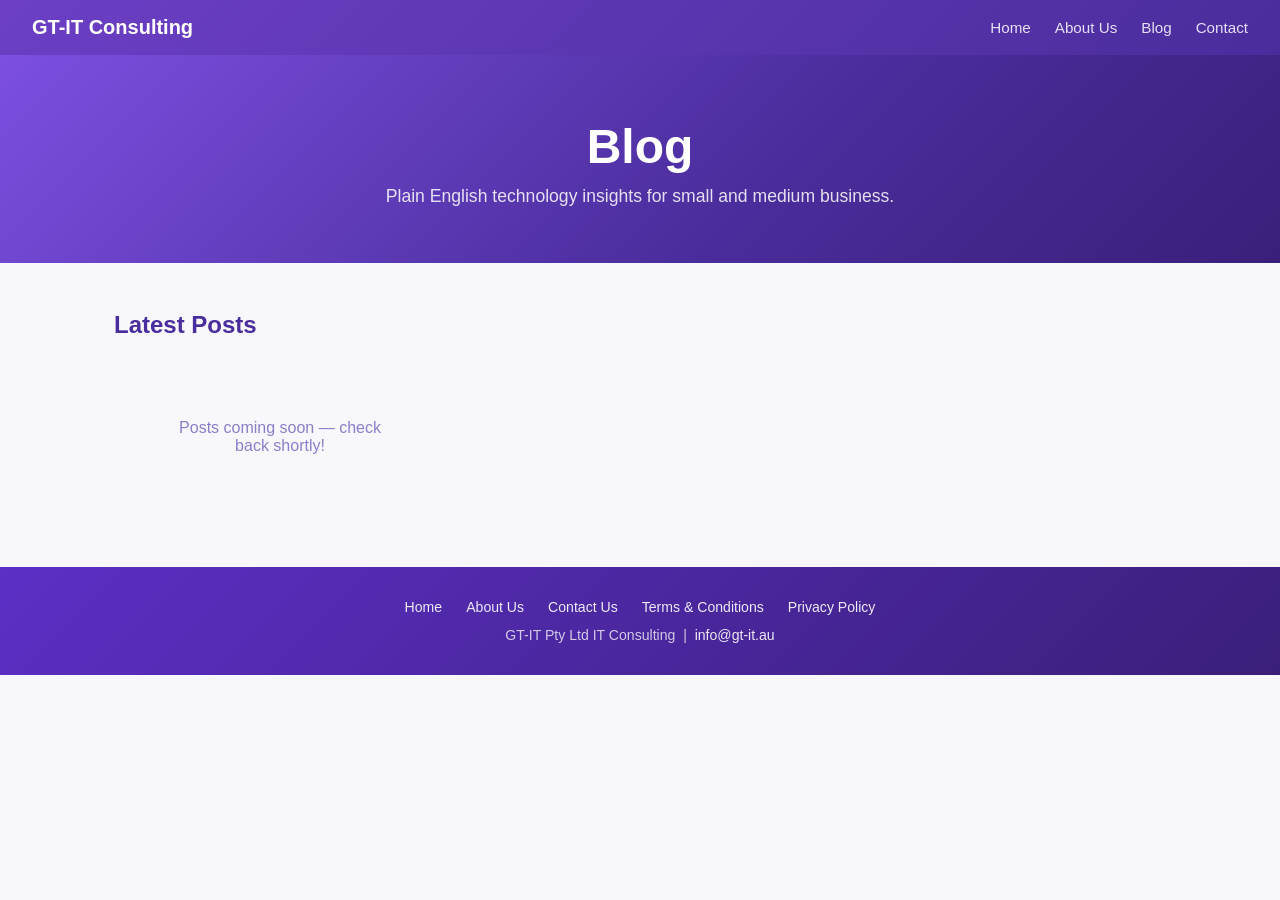
==== apps/index.html @ 755da8e2 "update for apps" ====
<!DOCTYPE html>
<html lang="en">
<head>
  <meta charset="UTF-8" />
  <meta name="viewport" content="width=device-width, initial-scale=1.0" />
  <title>Blog — GT-IT Consulting</title>
  <meta name="description" content="Technology insights and tips from GT-IT Consulting. Plain English IT for small and medium business." />
  <style>
    *, *::before, *::after { box-sizing: border-box; margin: 0; padding: 0; }

    body {
      font-family: -apple-system, BlinkMacSystemFont, "Segoe UI", Roboto, Helvetica, Arial, sans-serif;
      color: #1a1a2e;
      background: #f8f8fc;
    }

    /* ── Nav ── */
    nav {
      background: linear-gradient(135deg, #6c3fc5 0%, #4a2d9c 100%);
      padding: 1rem 2rem;
      display: flex;
      align-items: center;
      justify-content: space-between;
    }
    nav .brand {
      color: #fff;
      font-size: 1.25rem;
      font-weight: 700;
      text-decoration: none;
    }
    nav ul {
      list-style: none;
      display: flex;
      gap: 1.5rem;
    }
    nav ul a {
      color: rgba(255,255,255,0.85);
      text-decoration: none;
      font-size: 0.95rem;
      transition: color 0.2s;
    }
    nav ul a:hover { color: #fff; }

    /* ── Hero ── */
    .hero {
      background: linear-gradient(135deg, #7c4fe0 0%, #4a2d9c 60%, #3a1f7a 100%);
      color: #fff;
      text-align: center;
      padding: 4rem 1.5rem 3.5rem;
    }
    .hero h1 { font-size: clamp(2rem, 5vw, 3rem); margin-bottom: 0.75rem; }
    .hero p { font-size: 1.1rem; opacity: 0.85; max-width: 540px; margin: 0 auto; }

    /* ── Posts grid ── */
    .posts-section {
      max-width: 1100px;
      margin: 0 auto;
      padding: 3rem 1.5rem 4rem;
    }
    .posts-section h2 {
      font-size: 1.5rem;
      margin-bottom: 2rem;
      color: #4a2d9c;
    }
    .posts-grid {
      display: grid;
      grid-template-columns: repeat(auto-fill, minmax(300px, 1fr));
      gap: 1.75rem;
    }

    /* ── Post card ── */
    .post-card {
      background: #fff;
      border-radius: 12px;
      padding: 1.75rem;
      box-shadow: 0 2px 12px rgba(74,45,156,0.08);
      transition: transform 0.2s, box-shadow 0.2s;
      display: flex;
      flex-direction: column;
    }
    .post-card:hover {
      transform: translateY(-3px);
      box-shadow: 0 8px 24px rgba(74,45,156,0.14);
    }
    .post-meta {
      font-size: 0.8rem;
      color: #8b7ec8;
      margin-bottom: 0.6rem;
      text-transform: uppercase;
      letter-spacing: 0.05em;
    }
    .post-card h3 {
      font-size: 1.15rem;
      margin-bottom: 0.75rem;
      line-height: 1.4;
      color: #1a1a2e;
    }
    .post-card p {
      color: #555;
      font-size: 0.93rem;
      line-height: 1.6;
      flex: 1;
    }
    .read-more {
      display: inline-block;
      margin-top: 1.2rem;
      color: #6c3fc5;
      font-weight: 600;
      font-size: 0.9rem;
      text-decoration: none;
      transition: color 0.2s;
    }
    .read-more:hover { color: #4a2d9c; text-decoration: underline; }

    /* ── Empty state ── */
    .empty-state {
      text-align: center;
      padding: 3rem;
      color: #8b7ec8;
    }
    .empty-state p { font-size: 1rem; }

    /* ── Footer ── */
    footer {
      background: linear-gradient(135deg, #5c2fc5 0%, #3a1f7a 100%);
      color: rgba(255,255,255,0.75);
      text-align: center;
      padding: 2rem 1.5rem;
      font-size: 0.88rem;
    }
    footer a { color: rgba(255,255,255,0.9); text-decoration: none; }
    footer a:hover { text-decoration: underline; }
    footer .footer-links { margin-bottom: 0.75rem; display: flex; justify-content: center; gap: 1.5rem; flex-wrap: wrap; }

    @media (max-width: 600px) {
      nav ul { gap: 1rem; }
    }
  </style>
</head>
<body>

  <nav>
    <a href="../index.html" class="brand">GT-IT Consulting</a>
    <ul>
      <li><a href="../index.html">Home</a></li>
      <li><a href="../about-us/index.html">About Us</a></li>
      <li><a href="#">Blog</a></li>
      <li><a href="../contact-us/index.html">Contact</a></li>
    </ul>
  </nav>

  <div class="hero">
    <h1>Blog</h1>
    <p>Plain English technology insights for small and medium business.</p>
  </div>

  <section class="posts-section">
    <h2>Latest Posts</h2>

    <div class="posts-grid">

      <!--
        ════════════════════════════════════════════════
        HOW TO ADD A NEW POST:
        1. Copy one of the <article class="post-card"> blocks below
        2. Update the date, title, excerpt, and the href in the "Read more" link
        3. The href should point to your new post file, e.g. href="my-post-title.html"
        4. Save this file and upload it to GitHub
        ════════════════════════════════════════════════

        EXAMPLE CARD — remove this comment block and uncomment the card below
        when you're ready to add your first post:

      <article class="post-card">
        <div class="post-meta">March 4, 2026</div>
        <h3>Your Post Title Goes Here</h3>
        <p>A short 2–3 sentence summary of what the post is about. Keep it punchy so readers want to click through.</p>
        <a class="read-more" href="your-post-filename.html">Read more →</a>
      </article>

      -->

      <div class="empty-state">
        <p>Posts coming soon — check back shortly!</p>
      </div>

    </div>
  </section>

  <footer>
    <div class="footer-links">
      <a href="../index.html">Home</a>
      <a href="../about-us/index.html">About Us</a>
      <a href="../contact-us/index.html">Contact Us</a>
      <a href="../terms-conditions/index.html">Terms &amp; Conditions</a>
      <a href="../privacy-policy/index.html">Privacy Policy</a>
    </div>
    <p>GT-IT Pty Ltd IT Consulting &nbsp;|&nbsp; <a href="mailto:info@gt-it.au">info@gt-it.au</a></p>
  </footer>

</body>
</html>
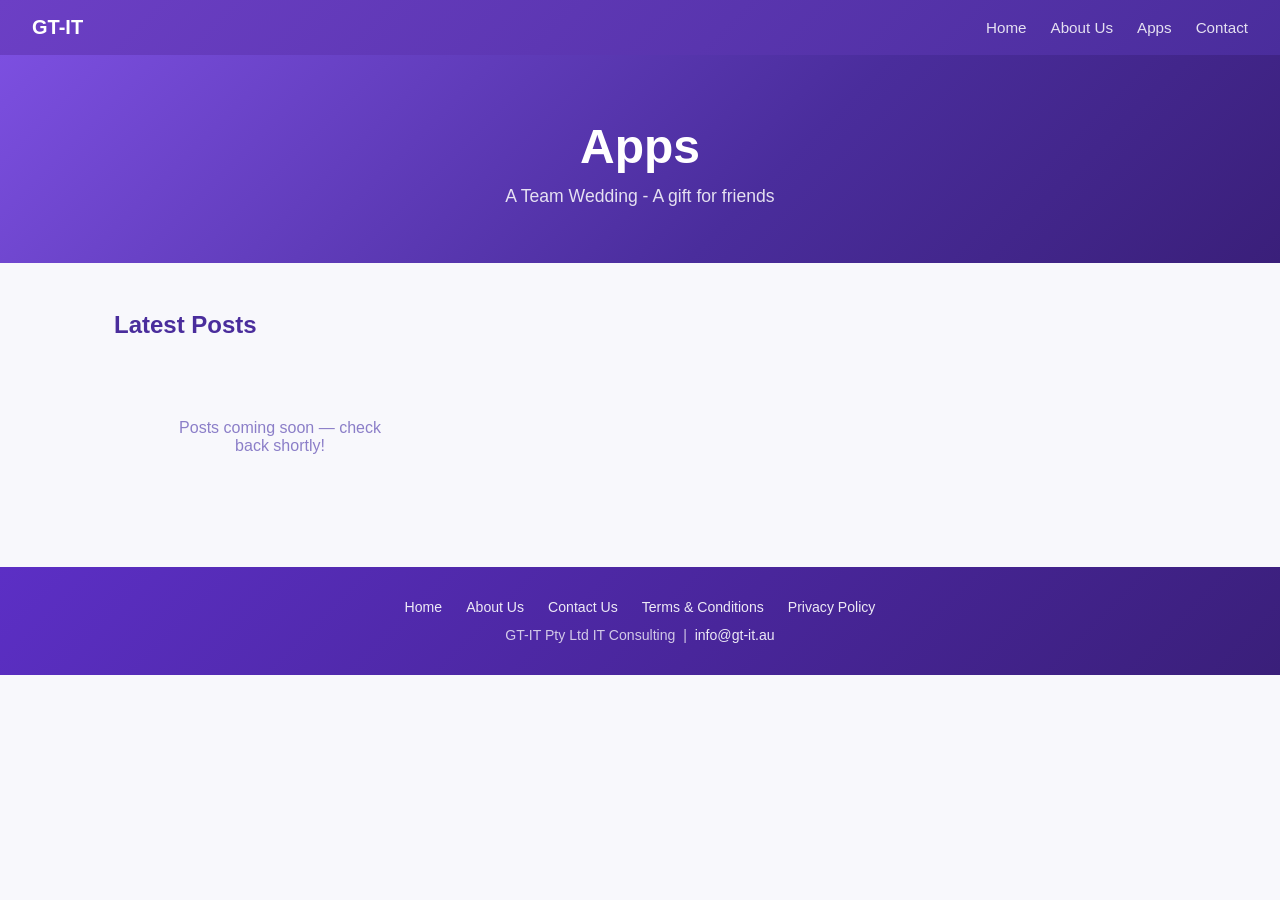
==== commit 2cbe489b: "Modify index.html for Apps section Updated the meta description and changed the heading from 'Blog' " ====
--- a/apps/index.html
+++ b/apps/index.html
@@ -3,8 +3,8 @@
 <head>
   <meta charset="UTF-8" />
   <meta name="viewport" content="width=device-width, initial-scale=1.0" />
-  <title>Blog — GT-IT Consulting</title>
-  <meta name="description" content="Technology insights and tips from GT-IT Consulting. Plain English IT for small and medium business." />
+  <title>Apps — GT-IT</title>
+  <meta name="description" content="GT-IT" />
   <style>
     *, *::before, *::after { box-sizing: border-box; margin: 0; padding: 0; }
 
@@ -140,18 +140,18 @@
 <body>
 
   <nav>
-    <a href="../index.html" class="brand">GT-IT Consulting</a>
+    <a href="../index.html" class="brand">GT-IT</a>
     <ul>
       <li><a href="../index.html">Home</a></li>
       <li><a href="../about-us/index.html">About Us</a></li>
-      <li><a href="#">Blog</a></li>
+      <li><a href="#">Apps</a></li>
       <li><a href="../contact-us/index.html">Contact</a></li>
     </ul>
   </nav>
 
   <div class="hero">
-    <h1>Blog</h1>
-    <p>Plain English technology insights for small and medium business.</p>
+    <h1>Apps</h1>
+    <p>A Team Wedding - A gift for friends</p>
   </div>
 
   <section class="posts-section">
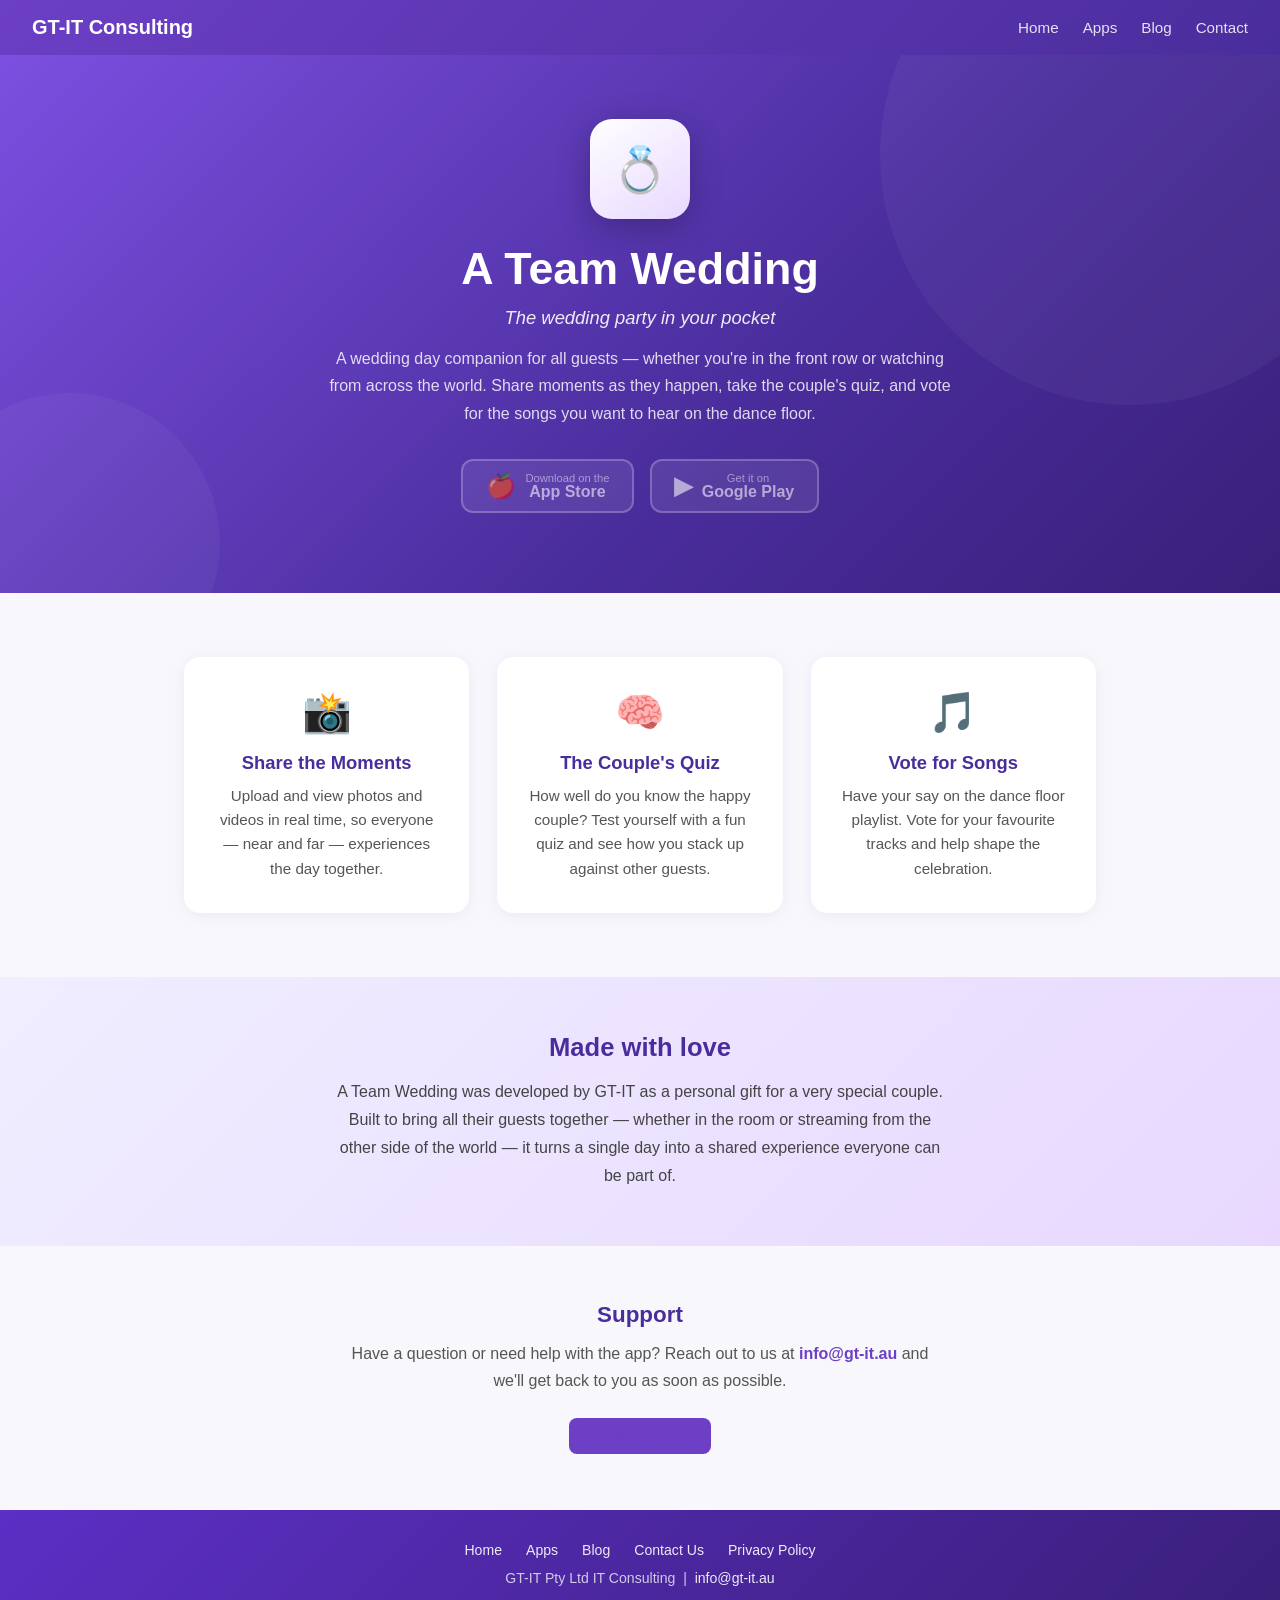
==== commit d32aadea: "app update info" ====
--- a/apps/index.html
+++ b/apps/index.html
@@ -3,8 +3,14 @@
 <head>
   <meta charset="UTF-8" />
   <meta name="viewport" content="width=device-width, initial-scale=1.0" />
-  <title>Apps — GT-IT</title>
-  <meta name="description" content="GT-IT" />
+  <title>A Team Wedding — Wedding Day App</title>
+  <meta name="description" content="A Team Wedding is a wedding day companion app for all guests — near and far. Share moments, take the couples quiz, and vote for your favourite songs." />
+
+  <!-- App store meta tags -->
+  <meta property="og:title" content="A Team Wedding" />
+  <meta property="og:description" content="A wedding day companion app for all guests — near and far. Share moments, take the couples quiz, and vote for your favourite songs." />
+  <meta property="og:type" content="website" />
+
   <style>
     *, *::before, *::after { box-sizing: border-box; margin: 0; padding: 0; }
 
@@ -22,103 +28,157 @@
       align-items: center;
       justify-content: space-between;
     }
-    nav .brand {
-      color: #fff;
-      font-size: 1.25rem;
-      font-weight: 700;
-      text-decoration: none;
-    }
-    nav ul {
-      list-style: none;
-      display: flex;
-      gap: 1.5rem;
-    }
-    nav ul a {
-      color: rgba(255,255,255,0.85);
-      text-decoration: none;
-      font-size: 0.95rem;
-      transition: color 0.2s;
-    }
+    nav .brand { color: #fff; font-size: 1.25rem; font-weight: 700; text-decoration: none; }
+    nav ul { list-style: none; display: flex; gap: 1.5rem; }
+    nav ul a { color: rgba(255,255,255,0.85); text-decoration: none; font-size: 0.95rem; transition: color 0.2s; }
     nav ul a:hover { color: #fff; }
 
     /* ── Hero ── */
     .hero {
       background: linear-gradient(135deg, #7c4fe0 0%, #4a2d9c 60%, #3a1f7a 100%);
       color: #fff;
-      text-align: center;
-      padding: 4rem 1.5rem 3.5rem;
-    }
-    .hero h1 { font-size: clamp(2rem, 5vw, 3rem); margin-bottom: 0.75rem; }
-    .hero p { font-size: 1.1rem; opacity: 0.85; max-width: 540px; margin: 0 auto; }
-
-    /* ── Posts grid ── */
-    .posts-section {
-      max-width: 1100px;
+      padding: 4rem 1.5rem 5rem;
+      text-align: center;
+      position: relative;
+      overflow: hidden;
+    }
+    .hero::before {
+      content: '';
+      position: absolute;
+      width: 500px; height: 500px;
+      background: rgba(255,255,255,0.04);
+      border-radius: 50%;
+      top: -150px; right: -100px;
+    }
+    .hero::after {
+      content: '';
+      position: absolute;
+      width: 300px; height: 300px;
+      background: rgba(255,255,255,0.04);
+      border-radius: 50%;
+      bottom: -100px; left: -80px;
+    }
+    .hero-inner { position: relative; z-index: 1; max-width: 640px; margin: 0 auto; }
+
+    .app-icon {
+      width: 100px; height: 100px;
+      background: linear-gradient(145deg, #fff 0%, #e8d8ff 100%);
+      border-radius: 22px;
+      margin: 0 auto 1.5rem;
+      display: flex;
+      align-items: center;
+      justify-content: center;
+      font-size: 2.8rem;
+      box-shadow: 0 8px 32px rgba(0,0,0,0.25);
+    }
+
+    .hero h1 { font-size: clamp(2rem, 5vw, 2.8rem); margin-bottom: 0.5rem; }
+    .hero .tagline {
+      font-size: 1.15rem;
+      opacity: 0.9;
+      margin-bottom: 0.75rem;
+      font-style: italic;
+    }
+    .hero p {
+      font-size: 1rem;
+      opacity: 0.82;
+      line-height: 1.7;
+      margin-bottom: 2rem;
+    }
+
+    /* ── Store badges ── */
+    .store-badges {
+      display: flex;
+      gap: 1rem;
+      justify-content: center;
+      flex-wrap: wrap;
+    }
+    .badge {
+      display: inline-flex;
+      align-items: center;
+      gap: 0.6rem;
+      background: rgba(255,255,255,0.15);
+      border: 2px solid rgba(255,255,255,0.4);
+      color: #fff;
+      text-decoration: none;
+      padding: 0.7rem 1.4rem;
+      border-radius: 12px;
+      font-size: 0.9rem;
+      font-weight: 600;
+      transition: background 0.2s, border-color 0.2s;
+      backdrop-filter: blur(4px);
+    }
+    .badge:hover {
+      background: rgba(255,255,255,0.25);
+      border-color: rgba(255,255,255,0.7);
+    }
+    .badge .badge-icon { font-size: 1.5rem; }
+    .badge-sub { display: block; font-size: 0.7rem; font-weight: 400; opacity: 0.85; }
+    .badge-label { display: block; font-size: 1rem; font-weight: 700; line-height: 1; }
+    .badge.coming-soon { opacity: 0.6; cursor: default; pointer-events: none; }
+
+    /* ── Features ── */
+    .features {
+      max-width: 960px;
       margin: 0 auto;
-      padding: 3rem 1.5rem 4rem;
-    }
-    .posts-section h2 {
-      font-size: 1.5rem;
-      margin-bottom: 2rem;
-      color: #4a2d9c;
-    }
-    .posts-grid {
+      padding: 4rem 1.5rem;
       display: grid;
-      grid-template-columns: repeat(auto-fill, minmax(300px, 1fr));
+      grid-template-columns: repeat(auto-fit, minmax(260px, 1fr));
       gap: 1.75rem;
     }
-
-    /* ── Post card ── */
-    .post-card {
+    .feature-card {
       background: #fff;
-      border-radius: 12px;
-      padding: 1.75rem;
-      box-shadow: 0 2px 12px rgba(74,45,156,0.08);
+      border-radius: 16px;
+      padding: 2rem 1.75rem;
+      box-shadow: 0 2px 16px rgba(74,45,156,0.08);
+      text-align: center;
       transition: transform 0.2s, box-shadow 0.2s;
-      display: flex;
-      flex-direction: column;
-    }
-    .post-card:hover {
+    }
+    .feature-card:hover {
       transform: translateY(-3px);
-      box-shadow: 0 8px 24px rgba(74,45,156,0.14);
-    }
-    .post-meta {
-      font-size: 0.8rem;
-      color: #8b7ec8;
-      margin-bottom: 0.6rem;
-      text-transform: uppercase;
-      letter-spacing: 0.05em;
-    }
-    .post-card h3 {
-      font-size: 1.15rem;
-      margin-bottom: 0.75rem;
-      line-height: 1.4;
-      color: #1a1a2e;
-    }
-    .post-card p {
-      color: #555;
-      font-size: 0.93rem;
-      line-height: 1.6;
-      flex: 1;
-    }
-    .read-more {
+      box-shadow: 0 8px 28px rgba(74,45,156,0.14);
+    }
+    .feature-icon {
+      font-size: 2.5rem;
+      margin-bottom: 1rem;
+    }
+    .feature-card h3 { font-size: 1.15rem; color: #4a2d9c; margin-bottom: 0.6rem; }
+    .feature-card p { color: #555; font-size: 0.95rem; line-height: 1.6; }
+
+    /* ── About section ── */
+    .about {
+      background: linear-gradient(135deg, #f0eeff 0%, #e8d8ff 100%);
+      padding: 3.5rem 1.5rem;
+      text-align: center;
+    }
+    .about-inner { max-width: 620px; margin: 0 auto; }
+    .about h2 { font-size: 1.6rem; color: #4a2d9c; margin-bottom: 1rem; }
+    .about p { color: #444; line-height: 1.75; font-size: 1rem; }
+
+    /* ── Support ── */
+    .support {
+      max-width: 640px;
+      margin: 0 auto;
+      padding: 3.5rem 1.5rem;
+      text-align: center;
+    }
+    .support h2 { font-size: 1.4rem; color: #4a2d9c; margin-bottom: 0.75rem; }
+    .support p { color: #555; line-height: 1.7; }
+    .support a { color: #6c3fc5; text-decoration: none; font-weight: 600; }
+    .support a:hover { text-decoration: underline; }
+    .privacy-link {
       display: inline-block;
-      margin-top: 1.2rem;
-      color: #6c3fc5;
+      margin-top: 1.5rem;
+      background: #6c3fc5;
+      color: #fff;
+      padding: 0.6rem 1.4rem;
+      border-radius: 8px;
+      text-decoration: none;
+      font-size: 0.9rem;
       font-weight: 600;
-      font-size: 0.9rem;
-      text-decoration: none;
-      transition: color 0.2s;
-    }
-    .read-more:hover { color: #4a2d9c; text-decoration: underline; }
-
-    /* ── Empty state ── */
-    .empty-state {
-      text-align: center;
-      padding: 3rem;
-      color: #8b7ec8;
-    }
-    .empty-state p { font-size: 1rem; }
+      transition: background 0.2s;
+    }
+    .privacy-link:hover { background: #4a2d9c; }
 
     /* ── Footer ── */
     footer {
@@ -134,66 +194,100 @@
 
     @media (max-width: 600px) {
       nav ul { gap: 1rem; }
+      .store-badges { flex-direction: column; align-items: center; }
     }
   </style>
 </head>
 <body>
 
   <nav>
-    <a href="../index.html" class="brand">GT-IT</a>
+    <a href="../index.html" class="brand">GT-IT Consulting</a>
     <ul>
       <li><a href="../index.html">Home</a></li>
-      <li><a href="../about-us/index.html">About Us</a></li>
       <li><a href="#">Apps</a></li>
+      <li><a href="../blog/index.html">Blog</a></li>
       <li><a href="../contact-us/index.html">Contact</a></li>
     </ul>
   </nav>
 
   <div class="hero">
-    <h1>Apps</h1>
-    <p>A Team Wedding - A gift for friends</p>
+    <div class="hero-inner">
+      <div class="app-icon">💍</div>
+      <h1>A Team Wedding</h1>
+      <p class="tagline">The wedding party in your pocket</p>
+      <p>
+        A wedding day companion for all guests — whether you're in the front row
+        or watching from across the world. Share moments as they happen, take the
+        couple's quiz, and vote for the songs you want to hear on the dance floor.
+      </p>
+      <div class="store-badges">
+        <a href="#coming-soon" class="badge coming-soon" aria-label="Download on the App Store">
+          <span class="badge-icon">🍎</span>
+          <span>
+            <span class="badge-sub">Download on the</span>
+            <span class="badge-label">App Store</span>
+          </span>
+        </a>
+        <a href="#coming-soon" class="badge coming-soon" aria-label="Get it on Google Play">
+          <span class="badge-icon">▶</span>
+          <span>
+            <span class="badge-sub">Get it on</span>
+            <span class="badge-label">Google Play</span>
+          </span>
+        </a>
+      </div>
+    </div>
   </div>
 
-  <section class="posts-section">
-    <h2>Latest Posts</h2>
-
-    <div class="posts-grid">
-
-      <!--
-        ════════════════════════════════════════════════
-        HOW TO ADD A NEW POST:
-        1. Copy one of the <article class="post-card"> blocks below
-        2. Update the date, title, excerpt, and the href in the "Read more" link
-        3. The href should point to your new post file, e.g. href="my-post-title.html"
-        4. Save this file and upload it to GitHub
-        ════════════════════════════════════════════════
-
-        EXAMPLE CARD — remove this comment block and uncomment the card below
-        when you're ready to add your first post:
-
-      <article class="post-card">
-        <div class="post-meta">March 4, 2026</div>
-        <h3>Your Post Title Goes Here</h3>
-        <p>A short 2–3 sentence summary of what the post is about. Keep it punchy so readers want to click through.</p>
-        <a class="read-more" href="your-post-filename.html">Read more →</a>
-      </article>
-
-      -->
-
-      <div class="empty-state">
-        <p>Posts coming soon — check back shortly!</p>
-      </div>
-
-    </div>
+  <!-- Features -->
+  <section class="features">
+    <div class="feature-card">
+      <div class="feature-icon">📸</div>
+      <h3>Share the Moments</h3>
+      <p>Upload and view photos and videos in real time, so everyone — near and far — experiences the day together.</p>
+    </div>
+    <div class="feature-card">
+      <div class="feature-icon">🧠</div>
+      <h3>The Couple's Quiz</h3>
+      <p>How well do you know the happy couple? Test yourself with a fun quiz and see how you stack up against other guests.</p>
+    </div>
+    <div class="feature-card">
+      <div class="feature-icon">🎵</div>
+      <h3>Vote for Songs</h3>
+      <p>Have your say on the dance floor playlist. Vote for your favourite tracks and help shape the celebration.</p>
+    </div>
+  </section>
+
+  <!-- About -->
+  <section class="about">
+    <div class="about-inner">
+      <h2>Made with love</h2>
+      <p>
+        A Team Wedding was developed by GT-IT as a personal gift for a very special couple.
+        Built to bring all their guests together — whether in the room or streaming from
+        the other side of the world — it turns a single day into a shared experience everyone
+        can be part of.
+      </p>
+    </div>
+  </section>
+
+  <!-- Support -->
+  <section class="support" id="support">
+    <h2>Support</h2>
+    <p>
+      Have a question or need help with the app? Reach out to us at
+      <a href="mailto:info@gt-it.au">info@gt-it.au</a> and we'll get back to you as soon as possible.
+    </p>
+    <a class="privacy-link" href="privacy.html">Privacy Policy</a>
   </section>
 
   <footer>
     <div class="footer-links">
       <a href="../index.html">Home</a>
-      <a href="../about-us/index.html">About Us</a>
+      <a href="#">Apps</a>
+      <a href="../blog/index.html">Blog</a>
       <a href="../contact-us/index.html">Contact Us</a>
-      <a href="../terms-conditions/index.html">Terms &amp; Conditions</a>
-      <a href="../privacy-policy/index.html">Privacy Policy</a>
+      <a href="privacy.html">Privacy Policy</a>
     </div>
     <p>GT-IT Pty Ltd IT Consulting &nbsp;|&nbsp; <a href="mailto:info@gt-it.au">info@gt-it.au</a></p>
   </footer>
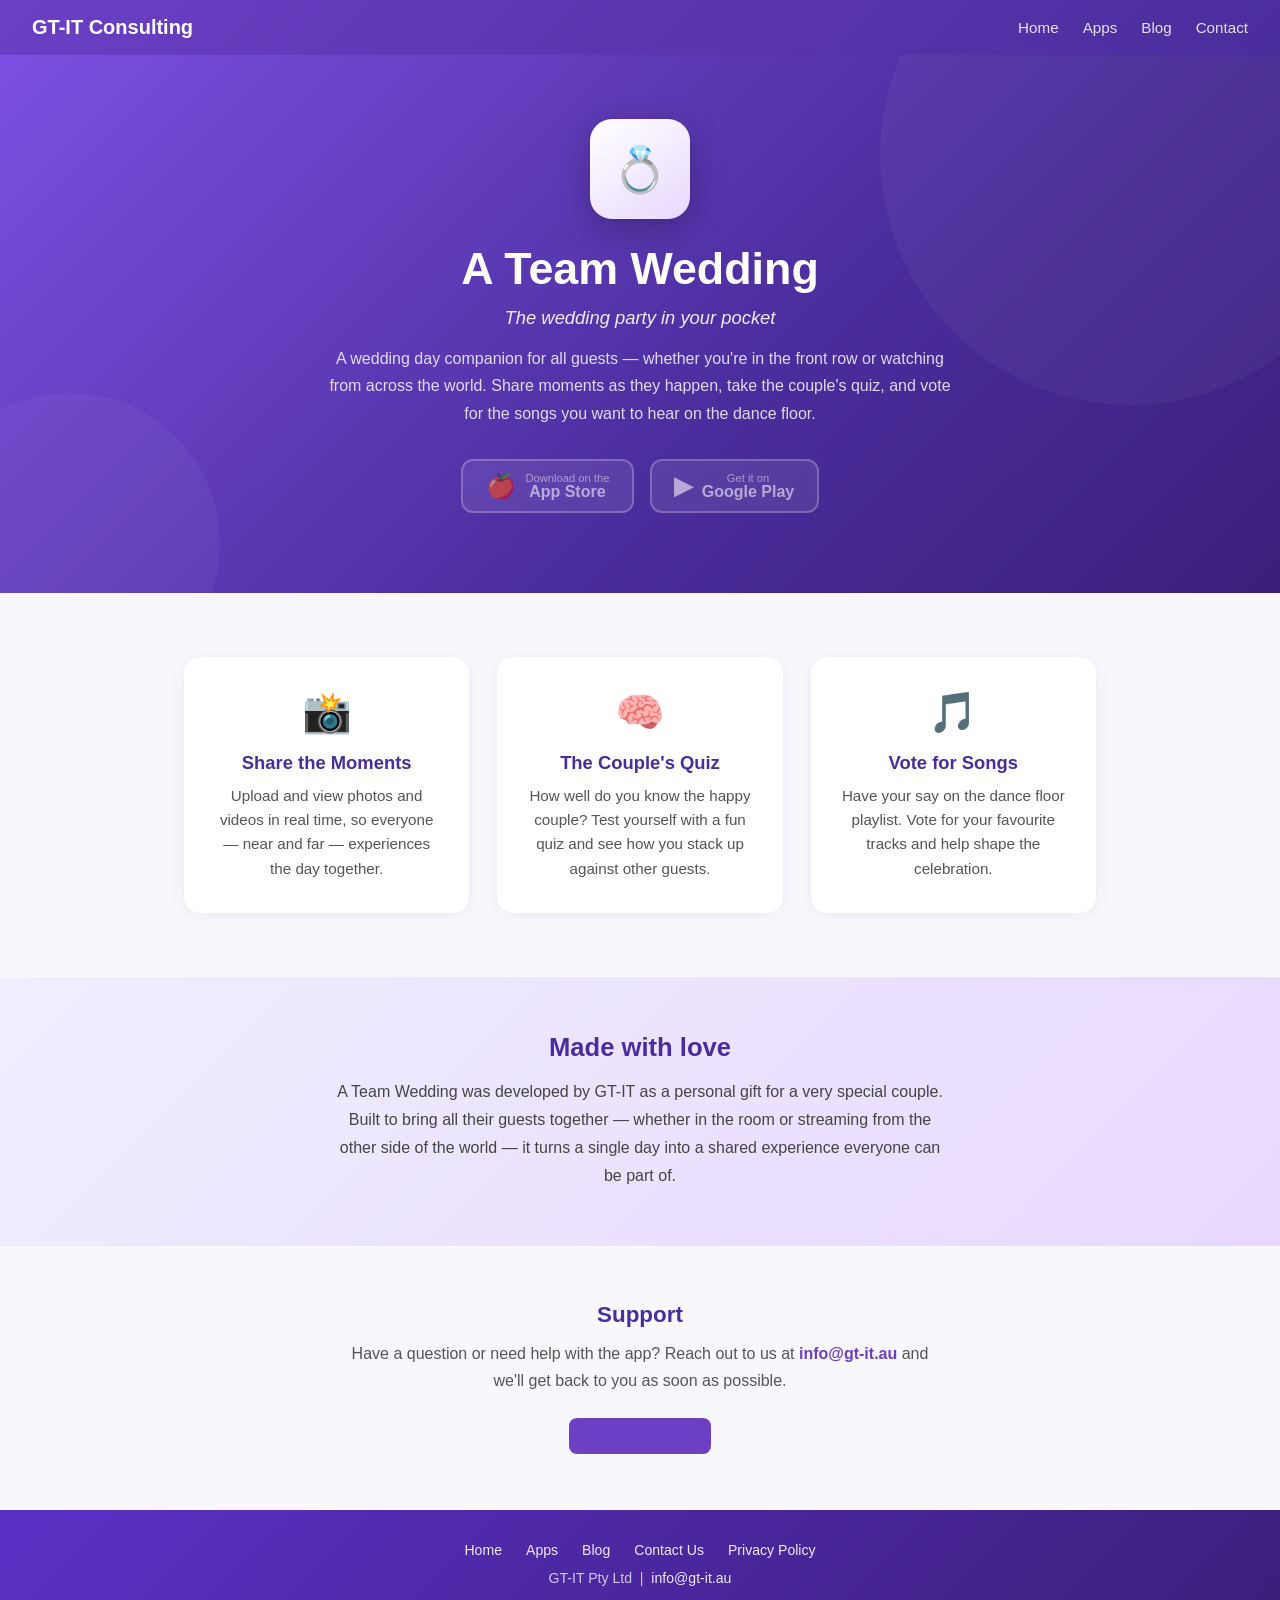
==== commit c554ce17: "Update index.html" ====
--- a/apps/index.html
+++ b/apps/index.html
@@ -1,296 +1,297 @@
-<!DOCTYPE html>
-<html lang="en">
-<head>
-  <meta charset="UTF-8" />
-  <meta name="viewport" content="width=device-width, initial-scale=1.0" />
-  <title>A Team Wedding — Wedding Day App</title>
-  <meta name="description" content="A Team Wedding is a wedding day companion app for all guests — near and far. Share moments, take the couples quiz, and vote for your favourite songs." />
-
-  <!-- App store meta tags -->
-  <meta property="og:title" content="A Team Wedding" />
-  <meta property="og:description" content="A wedding day companion app for all guests — near and far. Share moments, take the couples quiz, and vote for your favourite songs." />
-  <meta property="og:type" content="website" />
-
-  <style>
-    *, *::before, *::after { box-sizing: border-box; margin: 0; padding: 0; }
-
-    body {
-      font-family: -apple-system, BlinkMacSystemFont, "Segoe UI", Roboto, Helvetica, Arial, sans-serif;
-      color: #1a1a2e;
-      background: #f8f8fc;
-    }
-
-    /* ── Nav ── */
-    nav {
-      background: linear-gradient(135deg, #6c3fc5 0%, #4a2d9c 100%);
-      padding: 1rem 2rem;
-      display: flex;
-      align-items: center;
-      justify-content: space-between;
-    }
-    nav .brand { color: #fff; font-size: 1.25rem; font-weight: 700; text-decoration: none; }
-    nav ul { list-style: none; display: flex; gap: 1.5rem; }
-    nav ul a { color: rgba(255,255,255,0.85); text-decoration: none; font-size: 0.95rem; transition: color 0.2s; }
-    nav ul a:hover { color: #fff; }
-
-    /* ── Hero ── */
-    .hero {
-      background: linear-gradient(135deg, #7c4fe0 0%, #4a2d9c 60%, #3a1f7a 100%);
-      color: #fff;
-      padding: 4rem 1.5rem 5rem;
-      text-align: center;
-      position: relative;
-      overflow: hidden;
-    }
-    .hero::before {
-      content: '';
-      position: absolute;
-      width: 500px; height: 500px;
-      background: rgba(255,255,255,0.04);
-      border-radius: 50%;
-      top: -150px; right: -100px;
-    }
-    .hero::after {
-      content: '';
-      position: absolute;
-      width: 300px; height: 300px;
-      background: rgba(255,255,255,0.04);
-      border-radius: 50%;
-      bottom: -100px; left: -80px;
-    }
-    .hero-inner { position: relative; z-index: 1; max-width: 640px; margin: 0 auto; }
-
-    .app-icon {
-      width: 100px; height: 100px;
-      background: linear-gradient(145deg, #fff 0%, #e8d8ff 100%);
-      border-radius: 22px;
-      margin: 0 auto 1.5rem;
-      display: flex;
-      align-items: center;
-      justify-content: center;
-      font-size: 2.8rem;
-      box-shadow: 0 8px 32px rgba(0,0,0,0.25);
-    }
-
-    .hero h1 { font-size: clamp(2rem, 5vw, 2.8rem); margin-bottom: 0.5rem; }
-    .hero .tagline {
-      font-size: 1.15rem;
-      opacity: 0.9;
-      margin-bottom: 0.75rem;
-      font-style: italic;
-    }
-    .hero p {
-      font-size: 1rem;
-      opacity: 0.82;
-      line-height: 1.7;
-      margin-bottom: 2rem;
-    }
-
-    /* ── Store badges ── */
-    .store-badges {
-      display: flex;
-      gap: 1rem;
-      justify-content: center;
-      flex-wrap: wrap;
-    }
-    .badge {
-      display: inline-flex;
-      align-items: center;
-      gap: 0.6rem;
-      background: rgba(255,255,255,0.15);
-      border: 2px solid rgba(255,255,255,0.4);
-      color: #fff;
-      text-decoration: none;
-      padding: 0.7rem 1.4rem;
-      border-radius: 12px;
-      font-size: 0.9rem;
-      font-weight: 600;
-      transition: background 0.2s, border-color 0.2s;
-      backdrop-filter: blur(4px);
-    }
-    .badge:hover {
-      background: rgba(255,255,255,0.25);
-      border-color: rgba(255,255,255,0.7);
-    }
-    .badge .badge-icon { font-size: 1.5rem; }
-    .badge-sub { display: block; font-size: 0.7rem; font-weight: 400; opacity: 0.85; }
-    .badge-label { display: block; font-size: 1rem; font-weight: 700; line-height: 1; }
-    .badge.coming-soon { opacity: 0.6; cursor: default; pointer-events: none; }
-
-    /* ── Features ── */
-    .features {
-      max-width: 960px;
-      margin: 0 auto;
-      padding: 4rem 1.5rem;
-      display: grid;
-      grid-template-columns: repeat(auto-fit, minmax(260px, 1fr));
-      gap: 1.75rem;
-    }
-    .feature-card {
-      background: #fff;
-      border-radius: 16px;
-      padding: 2rem 1.75rem;
-      box-shadow: 0 2px 16px rgba(74,45,156,0.08);
-      text-align: center;
-      transition: transform 0.2s, box-shadow 0.2s;
-    }
-    .feature-card:hover {
-      transform: translateY(-3px);
-      box-shadow: 0 8px 28px rgba(74,45,156,0.14);
-    }
-    .feature-icon {
-      font-size: 2.5rem;
-      margin-bottom: 1rem;
-    }
-    .feature-card h3 { font-size: 1.15rem; color: #4a2d9c; margin-bottom: 0.6rem; }
-    .feature-card p { color: #555; font-size: 0.95rem; line-height: 1.6; }
-
-    /* ── About section ── */
-    .about {
-      background: linear-gradient(135deg, #f0eeff 0%, #e8d8ff 100%);
-      padding: 3.5rem 1.5rem;
-      text-align: center;
-    }
-    .about-inner { max-width: 620px; margin: 0 auto; }
-    .about h2 { font-size: 1.6rem; color: #4a2d9c; margin-bottom: 1rem; }
-    .about p { color: #444; line-height: 1.75; font-size: 1rem; }
-
-    /* ── Support ── */
-    .support {
-      max-width: 640px;
-      margin: 0 auto;
-      padding: 3.5rem 1.5rem;
-      text-align: center;
-    }
-    .support h2 { font-size: 1.4rem; color: #4a2d9c; margin-bottom: 0.75rem; }
-    .support p { color: #555; line-height: 1.7; }
-    .support a { color: #6c3fc5; text-decoration: none; font-weight: 600; }
-    .support a:hover { text-decoration: underline; }
-    .privacy-link {
-      display: inline-block;
-      margin-top: 1.5rem;
-      background: #6c3fc5;
-      color: #fff;
-      padding: 0.6rem 1.4rem;
-      border-radius: 8px;
-      text-decoration: none;
-      font-size: 0.9rem;
-      font-weight: 600;
-      transition: background 0.2s;
-    }
-    .privacy-link:hover { background: #4a2d9c; }
-
-    /* ── Footer ── */
-    footer {
-      background: linear-gradient(135deg, #5c2fc5 0%, #3a1f7a 100%);
-      color: rgba(255,255,255,0.75);
-      text-align: center;
-      padding: 2rem 1.5rem;
-      font-size: 0.88rem;
-    }
-    footer a { color: rgba(255,255,255,0.9); text-decoration: none; }
-    footer a:hover { text-decoration: underline; }
-    footer .footer-links { margin-bottom: 0.75rem; display: flex; justify-content: center; gap: 1.5rem; flex-wrap: wrap; }
-
-    @media (max-width: 600px) {
-      nav ul { gap: 1rem; }
-      .store-badges { flex-direction: column; align-items: center; }
-    }
-  </style>
-</head>
-<body>
-
-  <nav>
-    <a href="../index.html" class="brand">GT-IT Consulting</a>
-    <ul>
-      <li><a href="../index.html">Home</a></li>
-      <li><a href="#">Apps</a></li>
-      <li><a href="../blog/index.html">Blog</a></li>
-      <li><a href="../contact-us/index.html">Contact</a></li>
-    </ul>
-  </nav>
-
-  <div class="hero">
-    <div class="hero-inner">
-      <div class="app-icon">💍</div>
-      <h1>A Team Wedding</h1>
-      <p class="tagline">The wedding party in your pocket</p>
-      <p>
-        A wedding day companion for all guests — whether you're in the front row
-        or watching from across the world. Share moments as they happen, take the
-        couple's quiz, and vote for the songs you want to hear on the dance floor.
-      </p>
-      <div class="store-badges">
-        <a href="#coming-soon" class="badge coming-soon" aria-label="Download on the App Store">
-          <span class="badge-icon">🍎</span>
-          <span>
-            <span class="badge-sub">Download on the</span>
-            <span class="badge-label">App Store</span>
-          </span>
-        </a>
-        <a href="#coming-soon" class="badge coming-soon" aria-label="Get it on Google Play">
-          <span class="badge-icon">▶</span>
-          <span>
-            <span class="badge-sub">Get it on</span>
-            <span class="badge-label">Google Play</span>
-          </span>
-        </a>
-      </div>
-    </div>
-  </div>
-
-  <!-- Features -->
-  <section class="features">
-    <div class="feature-card">
-      <div class="feature-icon">📸</div>
-      <h3>Share the Moments</h3>
-      <p>Upload and view photos and videos in real time, so everyone — near and far — experiences the day together.</p>
-    </div>
-    <div class="feature-card">
-      <div class="feature-icon">🧠</div>
-      <h3>The Couple's Quiz</h3>
-      <p>How well do you know the happy couple? Test yourself with a fun quiz and see how you stack up against other guests.</p>
-    </div>
-    <div class="feature-card">
-      <div class="feature-icon">🎵</div>
-      <h3>Vote for Songs</h3>
-      <p>Have your say on the dance floor playlist. Vote for your favourite tracks and help shape the celebration.</p>
-    </div>
-  </section>
-
-  <!-- About -->
-  <section class="about">
-    <div class="about-inner">
-      <h2>Made with love</h2>
-      <p>
-        A Team Wedding was developed by GT-IT as a personal gift for a very special couple.
-        Built to bring all their guests together — whether in the room or streaming from
-        the other side of the world — it turns a single day into a shared experience everyone
-        can be part of.
-      </p>
-    </div>
-  </section>
-
-  <!-- Support -->
-  <section class="support" id="support">
-    <h2>Support</h2>
-    <p>
-      Have a question or need help with the app? Reach out to us at
-      <a href="mailto:info@gt-it.au">info@gt-it.au</a> and we'll get back to you as soon as possible.
-    </p>
-    <a class="privacy-link" href="privacy.html">Privacy Policy</a>
-  </section>
-
-  <footer>
-    <div class="footer-links">
-      <a href="../index.html">Home</a>
-      <a href="#">Apps</a>
-      <a href="../blog/index.html">Blog</a>
-      <a href="../contact-us/index.html">Contact Us</a>
-      <a href="privacy.html">Privacy Policy</a>
-    </div>
-    <p>GT-IT Pty Ltd IT Consulting &nbsp;|&nbsp; <a href="mailto:info@gt-it.au">info@gt-it.au</a></p>
-  </footer>
-
-</body>
-</html>
+<!DOCTYPE html>
+<html lang="en">
+<head>
+  <meta charset="UTF-8" />
+  <meta name="viewport" content="width=device-width, initial-scale=1.0" />
+  <title>A Team Wedding — Wedding Day App</title>
+  <meta name="description" content="A Team Wedding is a wedding day companion app for all guests — near and far. Share moments, take the couples quiz, and vote for your favourite songs." />
+
+  <!-- App store meta tags -->
+  <meta property="og:title" content="A Team Wedding" />
+  <meta property="og:description" content="A wedding day companion app for all guests — near and far. Share moments, take the couples quiz, and vote for your favourite songs." />
+  <meta property="og:type" content="website" />
+
+  <style>
+    *, *::before, *::after { box-sizing: border-box; margin: 0; padding: 0; }
+
+    body {
+      font-family: -apple-system, BlinkMacSystemFont, "Segoe UI", Roboto, Helvetica, Arial, sans-serif;
+      color: #1a1a2e;
+      background: #f8f8fc;
+    }
+
+    /* ── Nav ── */
+    nav {
+      background: linear-gradient(135deg, #6c3fc5 0%, #4a2d9c 100%);
+      padding: 1rem 2rem;
+      display: flex;
+      align-items: center;
+      justify-content: space-between;
+    }
+    nav .brand { color: #fff; font-size: 1.25rem; font-weight: 700; text-decoration: none; }
+    nav ul { list-style: none; display: flex; gap: 1.5rem; }
+    nav ul a { color: rgba(255,255,255,0.85); text-decoration: none; font-size: 0.95rem; transition: color 0.2s; }
+    nav ul a:hover { color: #fff; }
+
+    /* ── Hero ── */
+    .hero {
+      background: linear-gradient(135deg, #7c4fe0 0%, #4a2d9c 60%, #3a1f7a 100%);
+      color: #fff;
+      padding: 4rem 1.5rem 5rem;
+      text-align: center;
+      position: relative;
+      overflow: hidden;
+    }
+    .hero::before {
+      content: '';
+      position: absolute;
+      width: 500px; height: 500px;
+      background: rgba(255,255,255,0.04);
+      border-radius: 50%;
+      top: -150px; right: -100px;
+    }
+    .hero::after {
+      content: '';
+      position: absolute;
+      width: 300px; height: 300px;
+      background: rgba(255,255,255,0.04);
+      border-radius: 50%;
+      bottom: -100px; left: -80px;
+    }
+    .hero-inner { position: relative; z-index: 1; max-width: 640px; margin: 0 auto; }
+
+    .app-icon {
+      width: 100px; height: 100px;
+      background: linear-gradient(145deg, #fff 0%, #e8d8ff 100%);
+      border-radius: 22px;
+      margin: 0 auto 1.5rem;
+      display: flex;
+      align-items: center;
+      justify-content: center;
+      font-size: 2.8rem;
+      box-shadow: 0 8px 32px rgba(0,0,0,0.25);
+    }
+
+    .hero h1 { font-size: clamp(2rem, 5vw, 2.8rem); margin-bottom: 0.5rem; }
+    .hero .tagline {
+      font-size: 1.15rem;
+      opacity: 0.9;
+      margin-bottom: 0.75rem;
+      font-style: italic;
+    }
+    .hero p {
+      font-size: 1rem;
+      opacity: 0.82;
+      line-height: 1.7;
+      margin-bottom: 2rem;
+    }
+
+    /* ── Store badges ── */
+    .store-badges {
+      display: flex;
+      gap: 1rem;
+      justify-content: center;
+      flex-wrap: wrap;
+    }
+    .badge {
+      display: inline-flex;
+      align-items: center;
+      gap: 0.6rem;
+      background: rgba(255,255,255,0.15);
+      border: 2px solid rgba(255,255,255,0.4);
+      color: #fff;
+      text-decoration: none;
+      padding: 0.7rem 1.4rem;
+      border-radius: 12px;
+      font-size: 0.9rem;
+      font-weight: 600;
+      transition: background 0.2s, border-color 0.2s;
+      backdrop-filter: blur(4px);
+    }
+    .badge:hover {
+      background: rgba(255,255,255,0.25);
+      border-color: rgba(255,255,255,0.7);
+    }
+    .badge .badge-icon { font-size: 1.5rem; }
+    .badge-sub { display: block; font-size: 0.7rem; font-weight: 400; opacity: 0.85; }
+    .badge-label { display: block; font-size: 1rem; font-weight: 700; line-height: 1; }
+    .badge.coming-soon { opacity: 0.6; cursor: default; pointer-events: none; }
+
+    /* ── Features ── */
+    .features {
+      max-width: 960px;
+      margin: 0 auto;
+      padding: 4rem 1.5rem;
+      display: grid;
+      grid-template-columns: repeat(auto-fit, minmax(260px, 1fr));
+      gap: 1.75rem;
+    }
+    .feature-card {
+      background: #fff;
+      border-radius: 16px;
+      padding: 2rem 1.75rem;
+      box-shadow: 0 2px 16px rgba(74,45,156,0.08);
+      text-align: center;
+      transition: transform 0.2s, box-shadow 0.2s;
+    }
+    .feature-card:hover {
+      transform: translateY(-3px);
+      box-shadow: 0 8px 28px rgba(74,45,156,0.14);
+    }
+    .feature-icon {
+      font-size: 2.5rem;
+      margin-bottom: 1rem;
+    }
+    .feature-card h3 { font-size: 1.15rem; color: #4a2d9c; margin-bottom: 0.6rem; }
+    .feature-card p { color: #555; font-size: 0.95rem; line-height: 1.6; }
+
+    /* ── About section ── */
+    .about {
+      background: linear-gradient(135deg, #f0eeff 0%, #e8d8ff 100%);
+      padding: 3.5rem 1.5rem;
+      text-align: center;
+    }
+    .about-inner { max-width: 620px; margin: 0 auto; }
+    .about h2 { font-size: 1.6rem; color: #4a2d9c; margin-bottom: 1rem; }
+    .about p { color: #444; line-height: 1.75; font-size: 1rem; }
+
+    /* ── Support ── */
+    .support {
+      max-width: 640px;
+      margin: 0 auto;
+      padding: 3.5rem 1.5rem;
+      text-align: center;
+    }
+    .support h2 { font-size: 1.4rem; color: #4a2d9c; margin-bottom: 0.75rem; }
+    .support p { color: #555; line-height: 1.7; }
+    .support a { color: #6c3fc5; text-decoration: none; font-weight: 600; }
+    .support a:hover { text-decoration: underline; }
+    .privacy-link {
+      display: inline-block;
+      margin-top: 1.5rem;
+      background: #6c3fc5;
+      color: #fff;
+      padding: 0.6rem 1.4rem;
+      border-radius: 8px;
+      text-decoration: none;
+      font-size: 0.9rem;
+      font-weight: 600;
+      transition: background 0.2s;
+    }
+    .privacy-link:hover { background: #4a2d9c; }
+
+    /* ── Footer ── */
+    footer {
+      background: linear-gradient(135deg, #5c2fc5 0%, #3a1f7a 100%);
+      color: rgba(255,255,255,0.75);
+      text-align: center;
+      padding: 2rem 1.5rem;
+      font-size: 0.88rem;
+    }
+    footer a { color: rgba(255,255,255,0.9); text-decoration: none; }
+    footer a:hover { text-decoration: underline; }
+    footer .footer-links { margin-bottom: 0.75rem; display: flex; justify-content: center; gap: 1.5rem; flex-wrap: wrap; }
+
+    @media (max-width: 600px) {
+      nav ul { gap: 1rem; }
+      .store-badges { flex-direction: column; align-items: center; }
+    }
+  </style>
+</head>
+<body>
+
+  <nav>
+    <a href="../index.html" class="brand">GT-IT Consulting</a>
+    <ul>
+      <li><a href="../index.html">Home</a></li>
+      <li><a href="#">Apps</a></li>
+      <li><a href="../blog/index.html">Blog</a></li>
+      <li><a href="../contact-us/index.html">Contact</a></li>
+    </ul>
+  </nav>
+
+  <div class="hero">
+    <div class="hero-inner">
+      <div class="app-icon">💍</div>
+      <h1>A Team Wedding</h1>
+      <p class="tagline">The wedding party in your pocket</p>
+      <p>
+        A wedding day companion for all guests — whether you're in the front row
+        or watching from across the world. Share moments as they happen, take the
+        couple's quiz, and vote for the songs you want to hear on the dance floor.
+      </p>
+      <div class="store-badges">
+        <a href="#coming-soon" class="badge coming-soon" aria-label="Download on the App Store">
+          <span class="badge-icon">🍎</span>
+          <span>
+            <span class="badge-sub">Download on the</span>
+            <span class="badge-label">App Store</span>
+          </span>
+        </a>
+        <a href="#coming-soon" class="badge coming-soon" aria-label="Get it on Google Play">
+          <span class="badge-icon">▶</span>
+          <span>
+            <span class="badge-sub">Get it on</span>
+            <span class="badge-label">Google Play</span>
+          </span>
+        </a>
+      </div>
+    </div>
+  </div>
+
+  <!-- Features -->
+  <section class="features">
+    <div class="feature-card">
+      <div class="feature-icon">📸</div>
+      <h3>Share the Moments</h3>
+      <p>Upload and view photos and videos in real time, so everyone — near and far — experiences the day together.</p>
+    </div>
+    <div class="feature-card">
+      <div class="feature-icon">🧠</div>
+      <h3>The Couple's Quiz</h3>
+      <p>How well do you know the happy couple? Test yourself with a fun quiz and see how you stack up against other guests.</p>
+    </div>
+    <div class="feature-card">
+      <div class="feature-icon">🎵</div>
+      <h3>Vote for Songs</h3>
+      <p>Have your say on the dance floor playlist. Vote for your favourite tracks and help shape the celebration.</p>
+    </div>
+  </section>
+
+  <!-- About -->
+  <section class="about">
+    <div class="about-inner">
+      <h2>Made with love</h2>
+      <p>
+        A Team Wedding was developed by GT-IT as a personal gift for a very special couple.
+        Built to bring all their guests together — whether in the room or streaming from
+        the other side of the world — it turns a single day into a shared experience everyone
+        can be part of.
+      </p>
+    </div>
+  </section>
+
+  <!-- Support -->
+  <section class="support" id="support">
+    <h2>Support</h2>
+    <p>
+      Have a question or need help with the app? Reach out to us at
+      <a href="mailto:info@gt-it.au">info@gt-it.au</a> and we'll get back to you as soon as possible.
+    </p>
+    <a class="privacy-link" href="privacy.html">Privacy Policy</a>
+  </section>
+
+  <footer>
+    <div class="footer-links">
+      <a href="../index.html">Home</a>
+      <a href="#">Apps</a>
+      <a href="../blog/index.html">Blog</a>
+      <a href="../contact-us/index.html">Contact Us</a>
+      <a href="privacy.html">Privacy Policy</a>
+    </div>
+    <p>GT-IT Pty Ltd &nbsp;|&nbsp; <a href="mailto:info@gt-it.au">info@gt-it.au</a></p>
+  </footer>
+
+</body>
+</html>
+
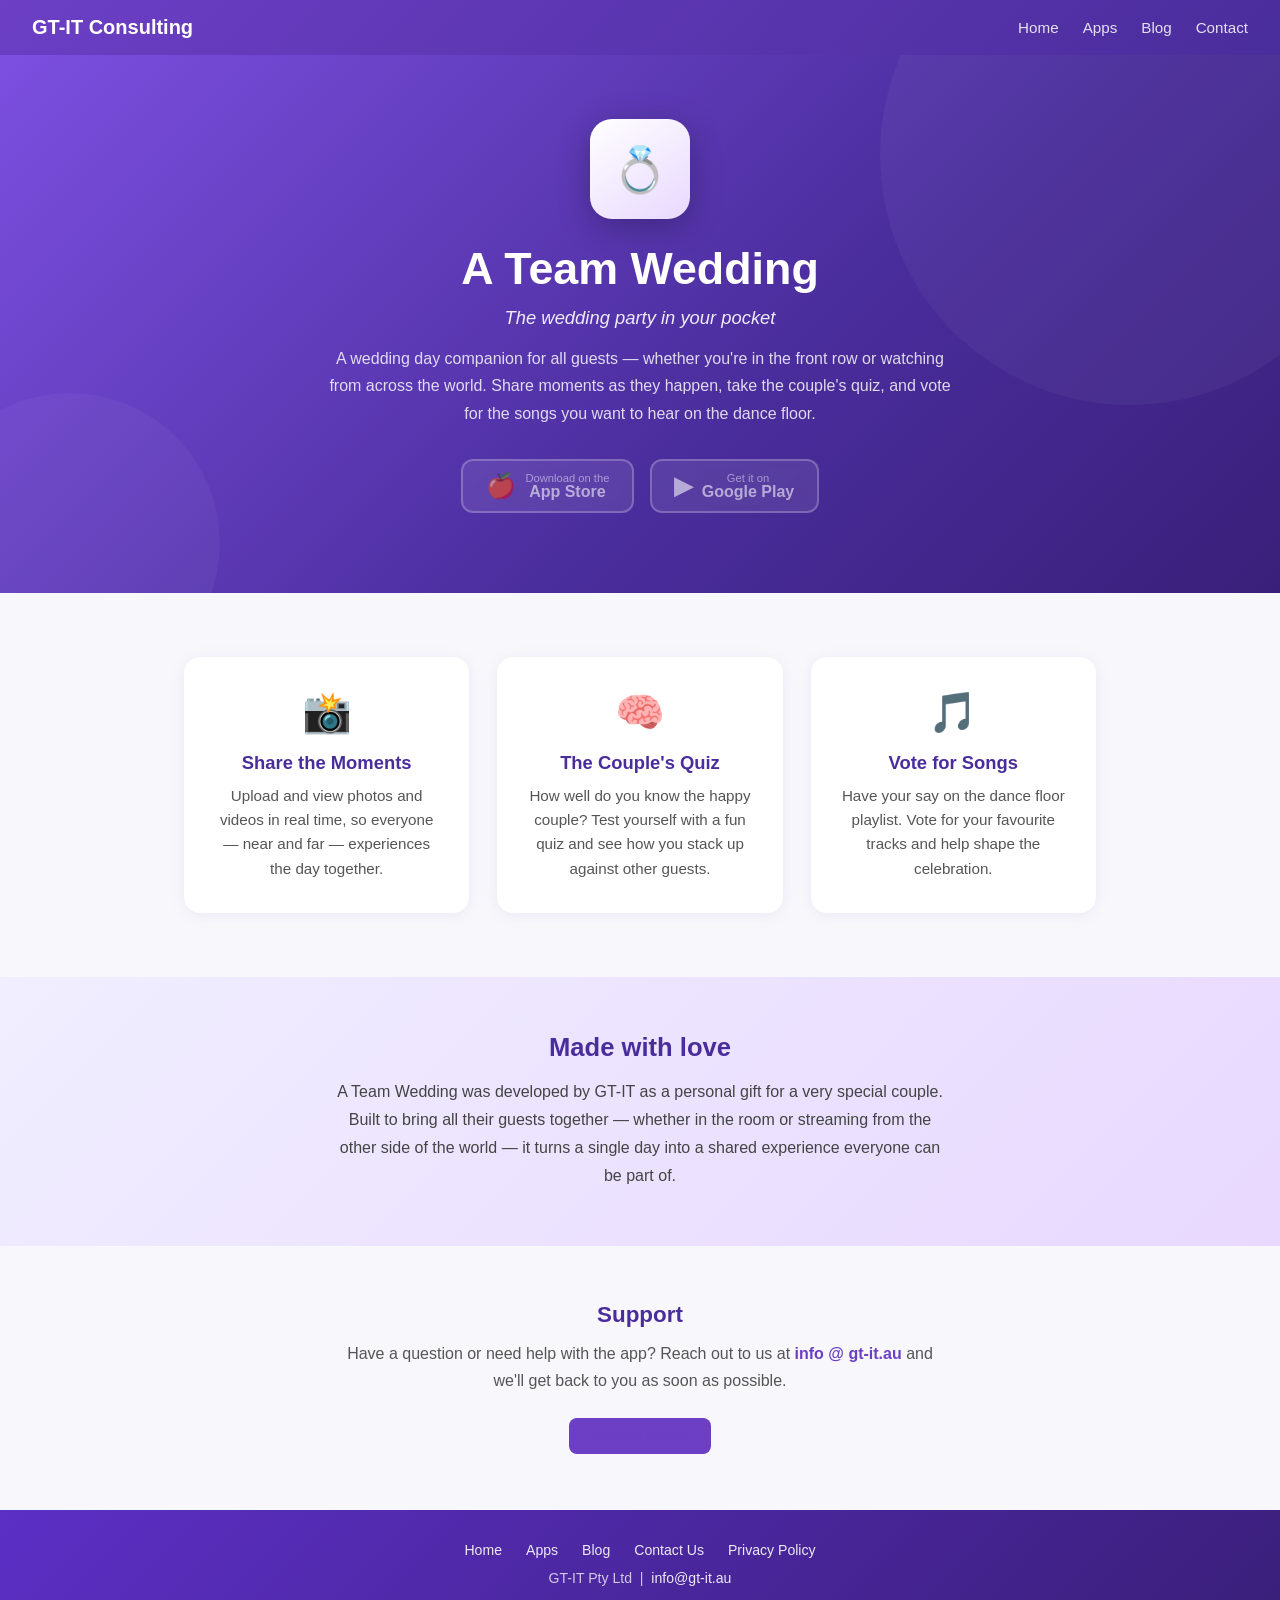
==== commit 1e8e75f7: "Fix HTML encoding issues in index.html" ====
--- a/apps/index.html
+++ b/apps/index.html
@@ -276,7 +276,7 @@
     <h2>Support</h2>
     <p>
       Have a question or need help with the app? Reach out to us at
-      <a href="mailto:info@gt-it.au">info@gt-it.au</a> and we'll get back to you as soon as possible.
+      <a href="mailto:info@gt-it.au">info&nbsp;@&nbsp;gt-it.au</a> and we'll get back to you as soon as possible.
     </p>
     <a class="privacy-link" href="privacy.html">Privacy Policy</a>
   </section>
@@ -289,9 +289,10 @@
       <a href="../contact-us/index.html">Contact Us</a>
       <a href="privacy.html">Privacy Policy</a>
     </div>
-    <p>GT-IT Pty Ltd &nbsp;|&nbsp; <a href="mailto:info@gt-it.au">info@gt-it.au</a></p>
+    <p>GT-IT Pty Ltd &nbsp;|&nbsp; <a href="mailto:info &nbsp; @ &nbsp; gt-it.au">info@gt-it.au</a></p>
   </footer>
 
 </body>
 </html>
 
+
